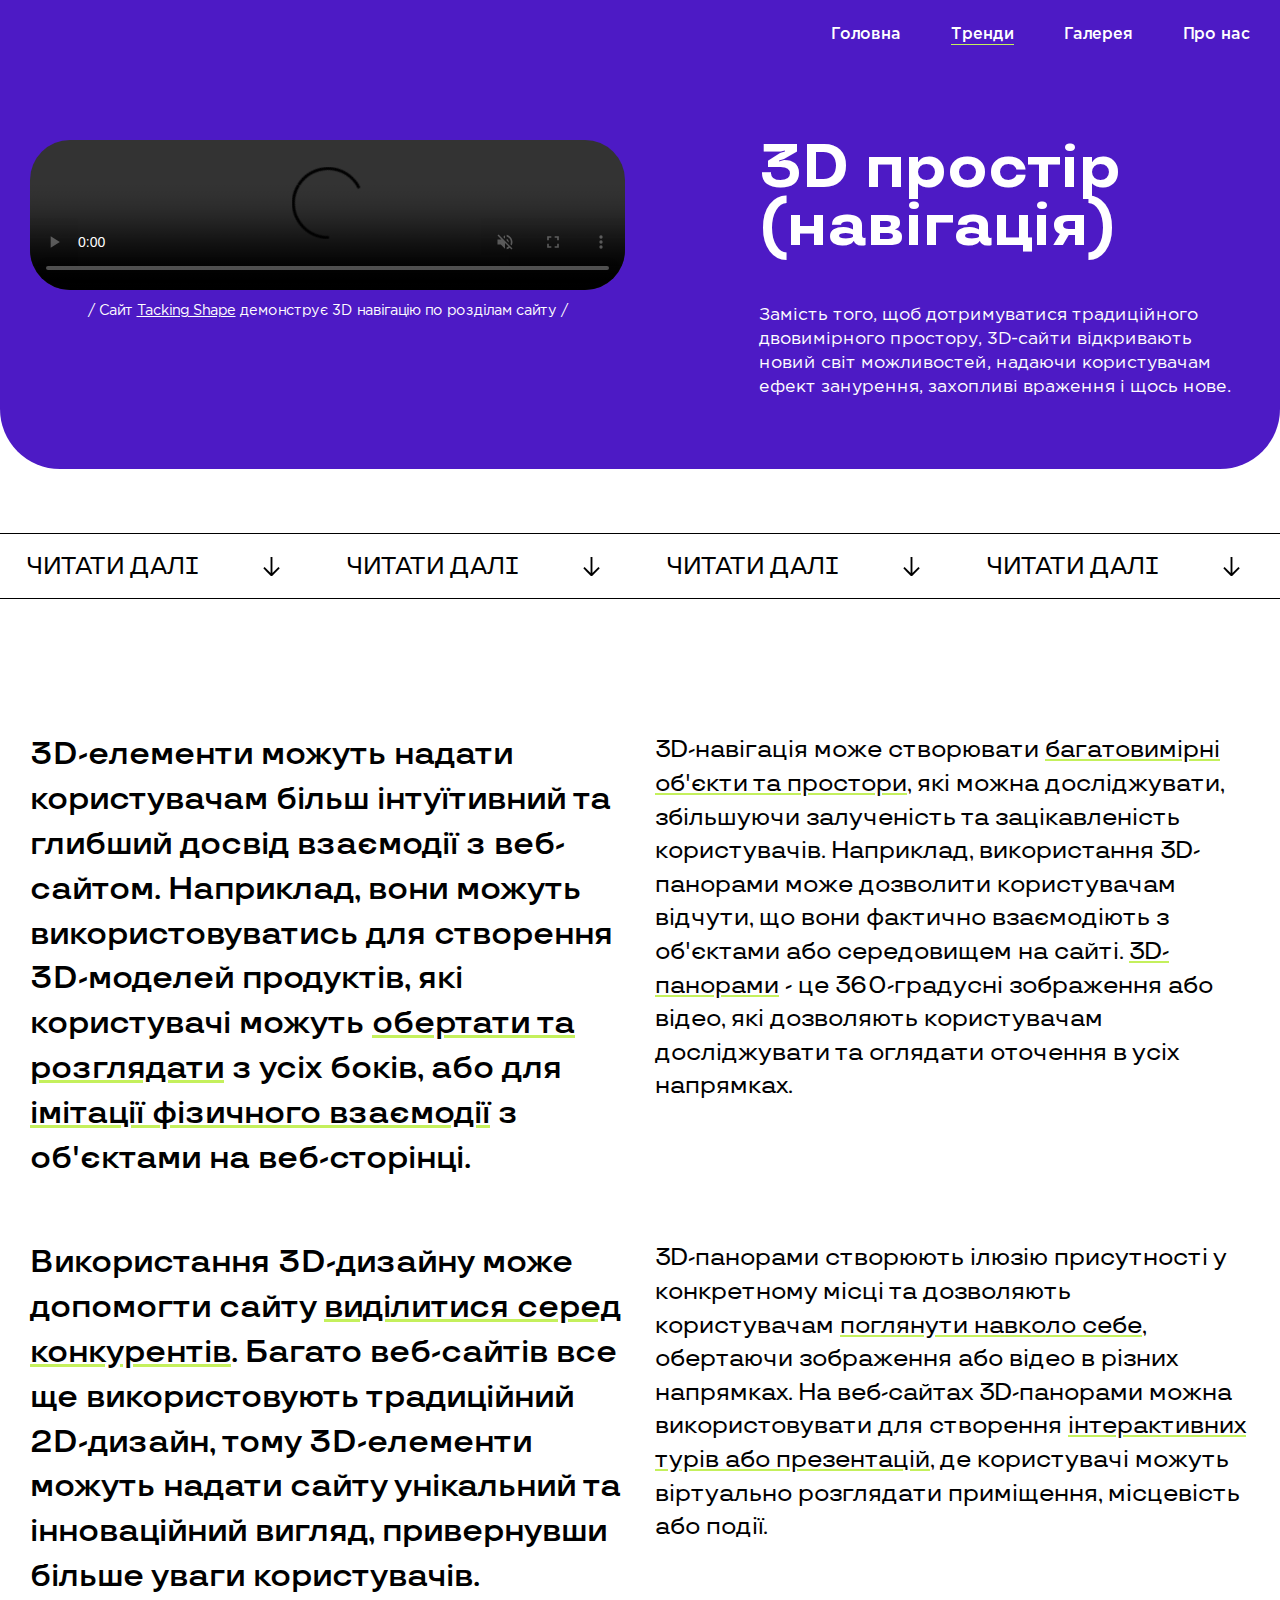
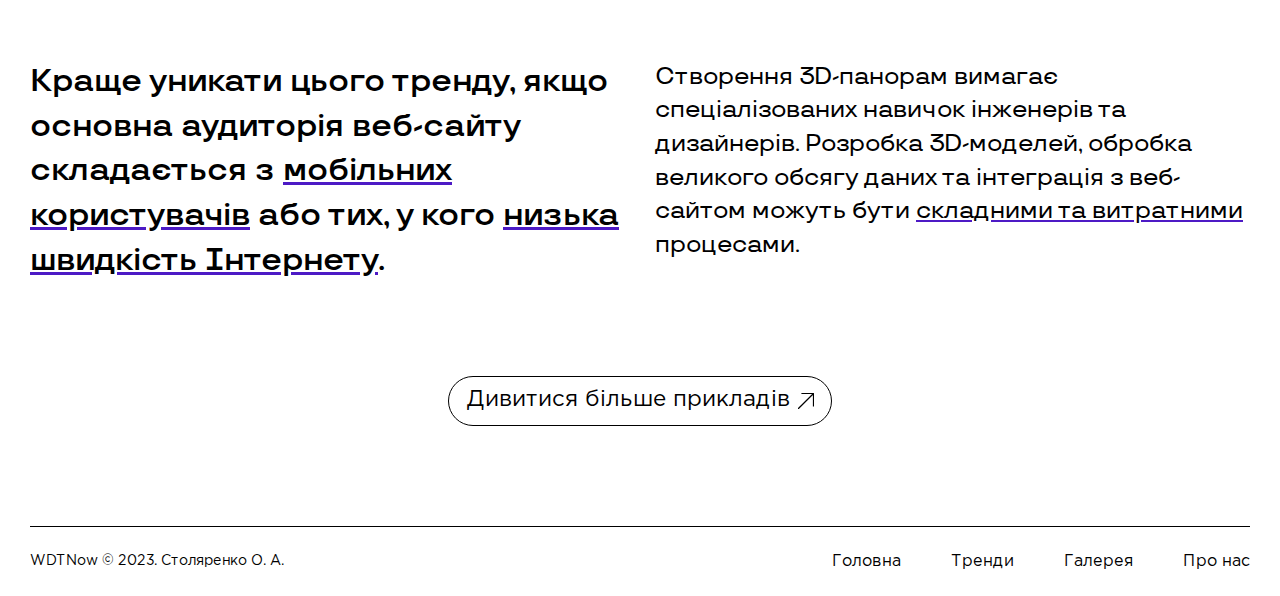
==== pages/3d-space.html @ 03db6bbc "First commit" ====
<!DOCTYPE html>
<html lang="uk">
  <head>
    <meta charset="UTF-8" />
    <meta http-equiv="X-UA-Compatible" content="IE=edge" />
    <meta name="viewport" content="width=device-width, initial-scale=1.0" />
    <link rel="icon" href="../Images/favicon.png" />
    <title>3D простір (навігація). WDTNow.</title>
    <link rel="stylesheet" href="..\style\style.css" />
    <link rel="stylesheet" href="..\style\fonts.css" />
    <link rel="stylesheet" href="..\style\trends-pages.css" />
    <link rel="stylesheet" href="..\style\title.css" />
  </head>
  <body>
    <div class="wrapper">
      <!-- HEADER -->
      <header>
        <div class="container">
          <button id="burger-btn" class="burger-btn">
            <span></span><span></span><span></span>
          </button>
          <a href="../index.html" class="brand-icon"
            ><img
              src="../images/SVG/Logo white without dot.svg"
              height="15"
              alt=""
              class="logo"
          /></a>
          <nav>
            <ul class="nav-menu">
              <li><a href="../index.html">Головна</a></li>
              <li class="current-page"><a href="trends.html">Тренди</a></li>
              <li><a href="gallery.html">Галерея</a></li>
              <li><a href="about.html">Про нас</a></li>
            </ul>
          </nav>
        </div>
      </header>

      <!-- MAIN -->
      <section id="main">
        <div class="container grid">
          <div class="video">
            <video
              autoplay
              controls
              src="../video/takingshape.mp4"
              muted="muted"
            ></video>
            <p class="paragraph-xs white-text">
              / Сайт
              <a target="_blank" href="https://takingshape.adobe.com/"
                >Tacking Shape</a
              >
              демонструє 3D навігацію по розділам сайту /
            </p>
          </div>
          <div class="side-inf">
            <h1 class="white-text">3D простір (навігація)</h1>
            <p class="paragraph-s white-text">
              Замість того, щоб дотримуватися традиційного двовимірного
              простору, 3D-сайти відкривають новий світ можливостей, надаючи
              користувачам ефект занурення, захопливі враження і щось нове.
            </p>
          </div>
        </div>
      </section>

      <!-- ROLLING TITLE -->

      <section class="marquee-infinite">
        <div>
          <span>
            <p class="paragraph-m-tttravels">ЧИТАТИ ДАЛІ</p>
            <img src="../Images/SVG/Arrow down.svg" alt="" />
            <p class="paragraph-m-tttravels">ЧИТАТИ ДАЛІ</p>
            <img src="../Images/SVG/Arrow down.svg" alt="" />
            <p class="paragraph-m-tttravels">ЧИТАТИ ДАЛІ</p>
            <img src="../Images/SVG/Arrow down.svg" alt="" />
            <p class="paragraph-m-tttravels">ЧИТАТИ ДАЛІ</p>
            <img src="../Images/SVG/Arrow down.svg" alt="" />
          </span>
          <span>
            <p class="paragraph-m-tttravels">ЧИТАТИ ДАЛІ</p>
            <img src="../Images/SVG/Arrow down.svg" alt="" />
            <p class="paragraph-m-tttravels">ЧИТАТИ ДАЛІ</p>
            <img src="../Images/SVG/Arrow down.svg" alt="" />
            <p class="paragraph-m-tttravels">ЧИТАТИ ДАЛІ</p>
            <img src="../Images/SVG/Arrow down.svg" alt="" />
            <p class="paragraph-m-tttravels">ЧИТАТИ ДАЛІ</p>
            <img src="../Images/SVG/Arrow down.svg" alt="" />
          </span>
        </div>
      </section>

      <!-- TEXT -->
      <section id="text">
        <div class="container grid-text">
          <p id="page1_p1" class="paragraph-l-tttravels">
            3D-елементи можуть надати користувачам більш інтуїтивний та глибший
            досвід взаємодії з веб-сайтом. Наприклад, вони можуть
            використовуватись для створення 3D-моделей продуктів, які
            користувачі можуть
            <span class="underline-green">обертати та розглядати</span> з усіх
            боків, або для
            <span class="underline-green">імітації фізичного взаємодії</span> з
            об'єктами на веб-сторінці.
          </p>
          <p id="page1_p2" class="paragraph-m-tttravels">
            3D-навігація може створювати
            <span class="underline-green"
              >багатовимірні об'єкти та простори</span
            >, які можна досліджувати, збільшуючи залученість та зацікавленість
            користувачів. Наприклад, використання 3D-панорами може дозволити
            користувачам відчути, що вони фактично взаємодіють з об'єктами або
            середовищем на сайті.
            <span class="underline-green">3D-панорами</span> - це 360-градусні
            зображення або відео, які дозволяють користувачам досліджувати та
            оглядати оточення в усіх напрямках.
          </p>

          <p id="page1_p3" class="paragraph-l-tttravels">
            Використання 3D-дизайну може допомогти сайту
            <span class="underline-green">виділитися серед конкурентів</span>.
            Багато веб-сайтів все ще використовують традиційний 2D-дизайн, тому
            3D-елементи можуть надати сайту унікальний та інноваційний вигляд,
            привернувши більше уваги користувачів.
          </p>

          <p id="page1_p4" class="paragraph-m-tttravels">
            3D-панорами створюють ілюзію присутності у конкретному місці та
            дозволяють користувачам
            <span class="underline-green">поглянути навколо себе</span>,
            обертаючи зображення або відео в різних напрямках. На веб-сайтах
            3D-панорами можна використовувати для створення
            <span class="underline-green"
              >інтерактивних турів або презентацій</span
            >, де користувачі можуть віртуально розглядати приміщення,
            місцевість або події.
          </p>
          <p id="page1_p5" class="paragraph-l-tttravels">
            Краще уникати цього тренду, якщо основна аудиторія веб-сайту
            складається з
            <span class="underline-purple">мобільних користувачів</span> або
            тих, у кого
            <span class="underline-purple">низька швидкість Інтернету</span>.
          </p>
          <p id="page1_p6" class="paragraph-m-tttravels">
            Створення 3D-панорам вимагає спеціалізованих навичок інженерів та
            дизайнерів. Розробка 3D-моделей, обробка великого обсягу даних та
            інтеграція з веб-сайтом можуть бути
            <span class="underline-purple">складними та витратними</span>
            процесами.
          </p>
          <div class="centered-b">
            <a href="gallery.html#3d-space" class="major-button">
              <p>Дивитися більше прикладів</p>
              <img src="../Images/SVG/Arrow.svg" alt="" />
            </a>
          </div>
        </div>
      </section>

      <!-- FOOTER -->
      <footer>
        <div class="container">
          <div>
            <p>WDTNow © 2023. Столяренко О. А.</p>
          </div>
          <div>
            <ul class="nav-menu">
              <li><a href="../index.html">Головна</a></li>
              <li><a href="trends.html">Тренди</a></li>
              <li><a href="gallery.html">Галерея</a></li>
              <li><a href="about.html">Про нас</a></li>
            </ul>
          </div>
        </div>
      </footer>
    </div>
    <script src="js.js"></script>
  </body>
</html>
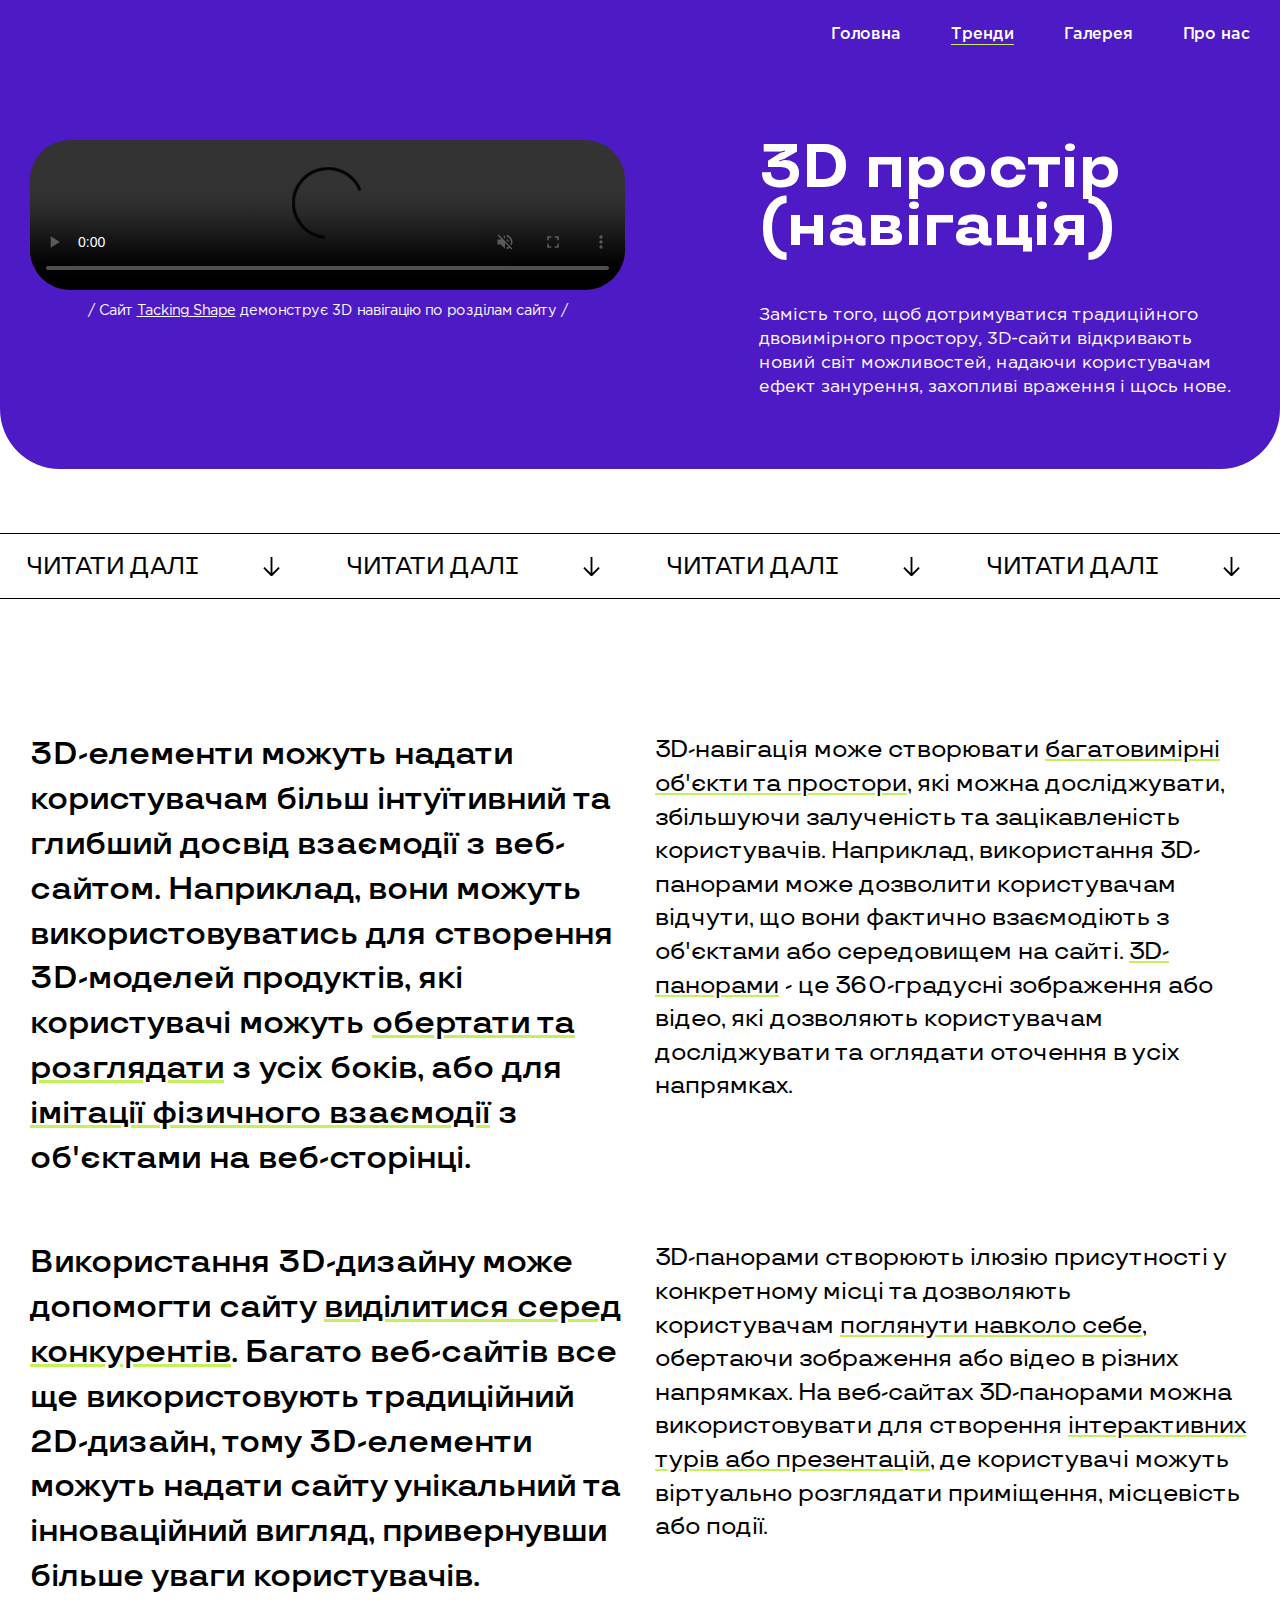
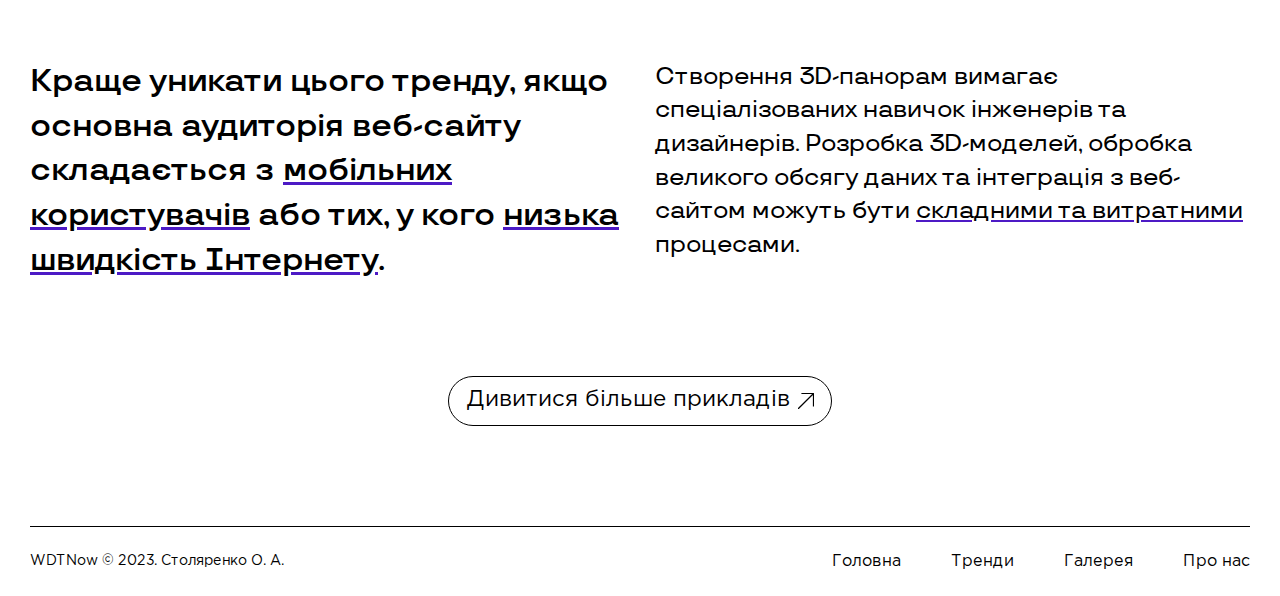
==== commit 20cb5e04: "Third commit" ====
--- a/pages/3d-space.html
+++ b/pages/3d-space.html
@@ -178,6 +178,6 @@
         </div>
       </footer>
     </div>
-    <script src="js.js"></script>
+    <script src="../js.js"></script>
   </body>
 </html>
